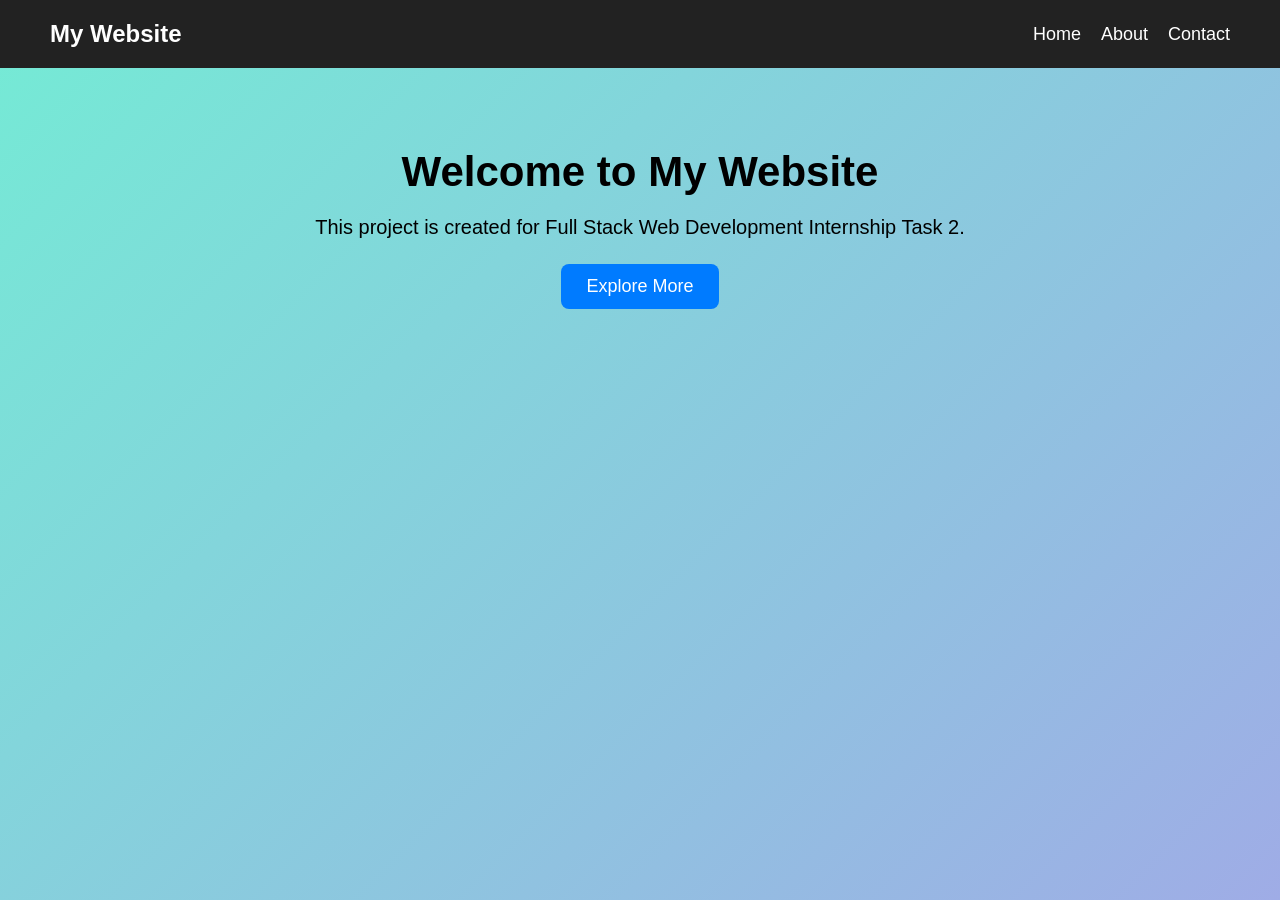
==== index.html @ 1a7425aa "Add files via upload" ====
<!DOCTYPE html>
<html lang="en">
<head>
<meta charset="UTF-8">
<meta name="viewport" content="width=device-width, initial-scale=1.0">
<title>Home</title>
<link rel="stylesheet" href="style.css">
</head>
<body>

<nav>
    <h2>My Website</h2>
    <ul>
        <li><a href="index.html">Home</a></li>
        <li><a href="about.html">About</a></li>
        <li><a href="contact.html">Contact</a></li>
    </ul>
</nav>

<section class="hero">
    <h1>Welcome to My Website</h1>
    <p>This project is created for Full Stack Web Development Internship Task 2.</p>
    <a href="about.html"><button>Explore More</button></a>
</section>

</body>
</html>
---- style.css ----
*{
margin:0;
padding:0;
box-sizing:border-box;
font-family:Arial,sans-serif;
}

body{
background:linear-gradient(135deg,#74ebd5,#9face6);
min-height:100vh;
}

nav{
display:flex;
justify-content:space-between;
align-items:center;
padding:20px 50px;
background:#222;
}

nav h2{
color:white;
}

nav ul{
display:flex;
list-style:none;
}

nav ul li{
margin-left:20px;
}

nav ul li a{
color:white;
text-decoration:none;
font-size:18px;
}

.hero,.about,.contact{
text-align:center;
padding:80px 20px;
}

.hero h1,
.about h1,
.contact h1{
font-size:42px;
margin-bottom:20px;
}

.hero p,
.about p{
font-size:20px;
margin-bottom:25px;
}

button{
padding:12px 25px;
border:none;
background:#007bff;
color:white;
font-size:18px;
border-radius:8px;
cursor:pointer;
}

button:hover{
background:#0056b3;
}

form{
width:350px;
margin:auto;
}

input,
textarea{
width:100%;
padding:12px;
margin:12px 0;
border:none;
border-radius:8px;
}

textarea{
height:120px;
resize:none;
}
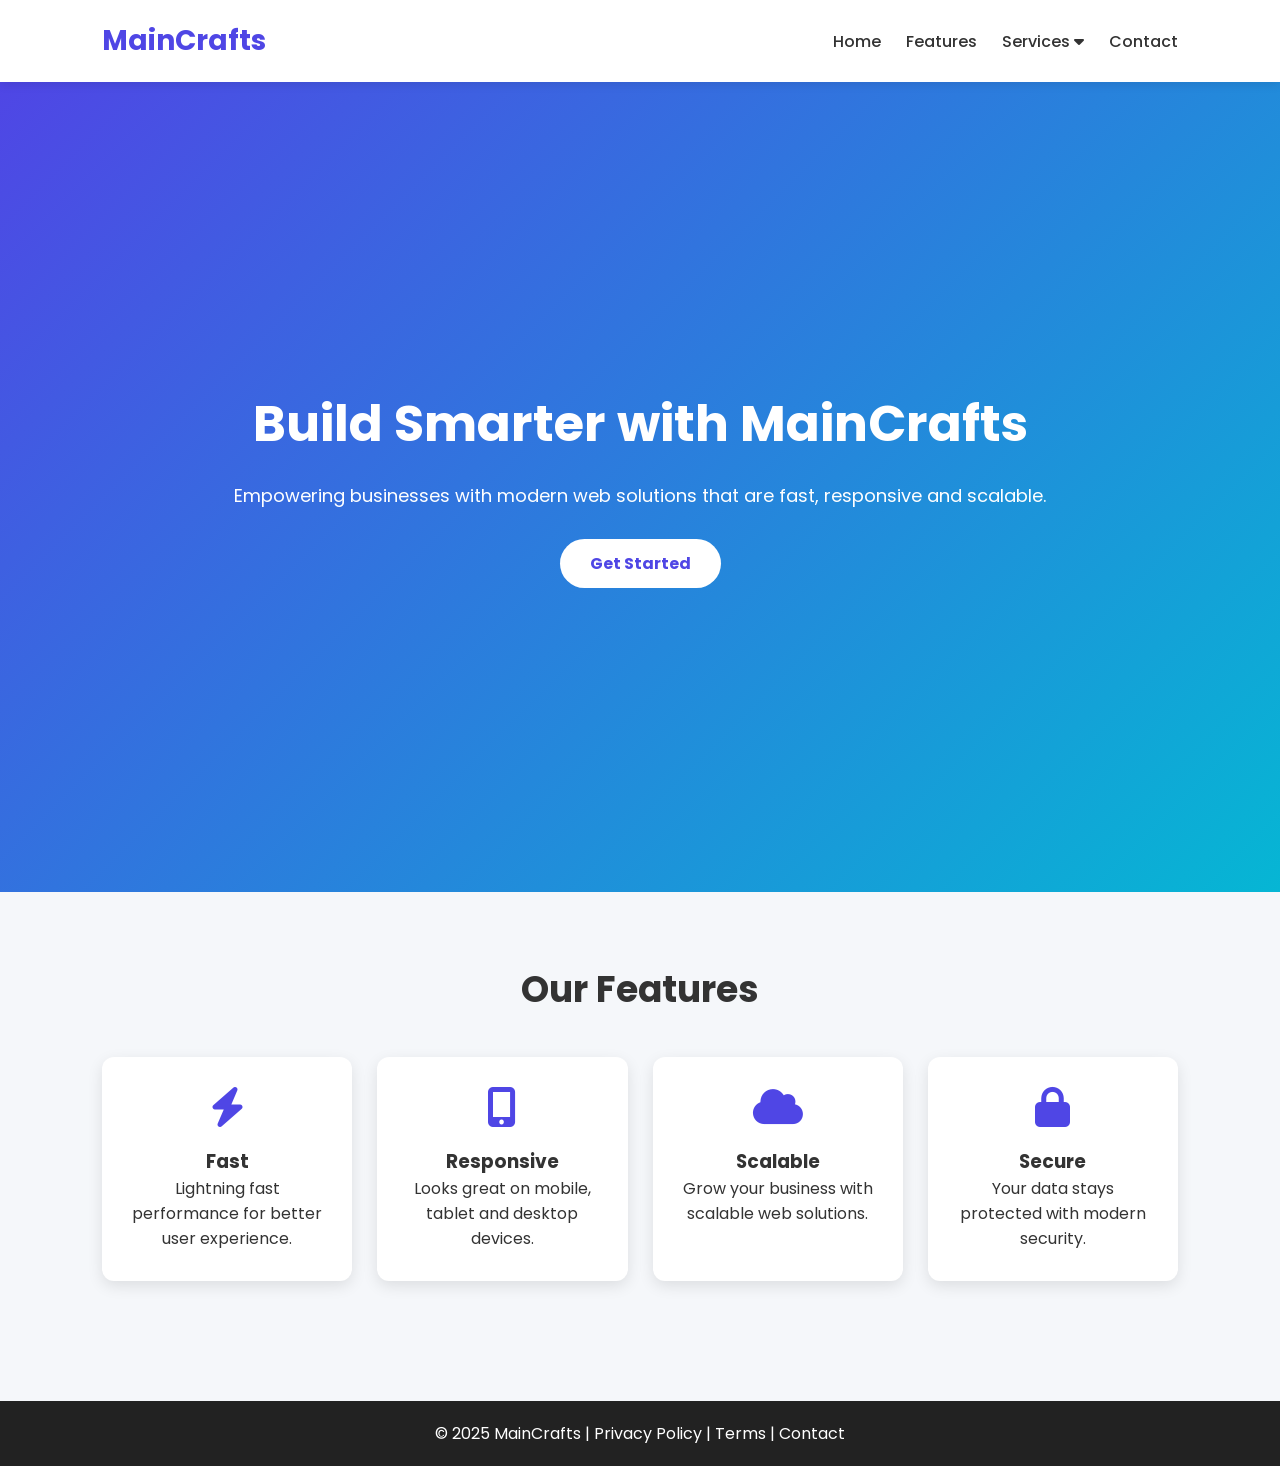
==== commit 0d59dc9e: "Add files via upload" ====
--- a/index.html
+++ b/index.html
@@ -3,25 +3,98 @@
 <head>
 <meta charset="UTF-8">
 <meta name="viewport" content="width=device-width, initial-scale=1.0">
-<title>Home</title>
+<title>MainCrafts Landing Page</title>
+
 <link rel="stylesheet" href="style.css">
+
+<link rel="preconnect" href="https://fonts.googleapis.com">
+<link rel="preconnect" href="https://fonts.gstatic.com" crossorigin>
+<link href="https://fonts.googleapis.com/css2?family=Poppins:wght@300;400;600;700&display=swap" rel="stylesheet">
+
+<link rel="stylesheet" href="https://cdnjs.cloudflare.com/ajax/libs/font-awesome/6.5.2/css/all.min.css">
 </head>
+
 <body>
 
+<header>
+<div class="logo">MainCrafts</div>
+
 <nav>
-    <h2>My Website</h2>
-    <ul>
-        <li><a href="index.html">Home</a></li>
-        <li><a href="about.html">About</a></li>
-        <li><a href="contact.html">Contact</a></li>
-    </ul>
+<ul>
+<li><a href="#">Home</a></li>
+<li><a href="#">Features</a></li>
+
+<li class="dropdown">
+<a href="#">Services <i class="fa-solid fa-caret-down"></i></a>
+
+<div class="dropdown-content">
+<a href="#">Web Development</a>
+<a href="#">App Development</a>
+<a href="#">UI/UX Design</a>
+</div>
+
+</li>
+
+<li><a href="#">Contact</a></li>
+
+</ul>
 </nav>
 
+</header>
+
 <section class="hero">
-    <h1>Welcome to My Website</h1>
-    <p>This project is created for Full Stack Web Development Internship Task 2.</p>
-    <a href="about.html"><button>Explore More</button></a>
+
+<div class="hero-text">
+
+<h1>Build Smarter with MainCrafts</h1>
+
+<p>Empowering businesses with modern web solutions that are fast, responsive and scalable.</p>
+
+<a href="#" class="btn">Get Started</a>
+
+</div>
+
 </section>
+
+<section class="features">
+
+<h2>Our Features</h2>
+
+<div class="cards">
+
+<div class="card">
+<i class="fas fa-bolt"></i>
+<h3>Fast</h3>
+<p>Lightning fast performance for better user experience.</p>
+</div>
+
+<div class="card">
+<i class="fas fa-mobile-alt"></i>
+<h3>Responsive</h3>
+<p>Looks great on mobile, tablet and desktop devices.</p>
+</div>
+
+<div class="card">
+<i class="fas fa-cloud"></i>
+<h3>Scalable</h3>
+<p>Grow your business with scalable web solutions.</p>
+</div>
+
+<div class="card">
+<i class="fas fa-lock"></i>
+<h3>Secure</h3>
+<p>Your data stays protected with modern security.</p>
+</div>
+
+</div>
+
+</section>
+
+<footer>
+
+<p>© 2025 MainCrafts | Privacy Policy | Terms | Contact</p>
+
+</footer>
 
 </body>
 </html>
--- a/style.css
+++ b/style.css
@@ -1,89 +1,171 @@
 *{
-margin:0;
-padding:0;
-box-sizing:border-box;
-font-family:Arial,sans-serif;
+    margin:0;
+    padding:0;
+    box-sizing:border-box;
+    font-family:'Poppins',sans-serif;
 }
 
 body{
-background:linear-gradient(135deg,#74ebd5,#9face6);
-min-height:100vh;
+    background:#f5f7fa;
+    color:#333;
 }
 
-nav{
-display:flex;
-justify-content:space-between;
-align-items:center;
-padding:20px 50px;
-background:#222;
+header{
+    display:flex;
+    justify-content:space-between;
+    align-items:center;
+    padding:20px 8%;
+    background:#fff;
+    box-shadow:0 2px 10px rgba(0,0,0,0.1);
+    position:sticky;
+    top:0;
 }
 
-nav h2{
-color:white;
+.logo{
+    font-size:28px;
+    font-weight:700;
+    color:#4f46e5;
 }
 
 nav ul{
-display:flex;
-list-style:none;
+    display:flex;
+    list-style:none;
 }
 
 nav ul li{
-margin-left:20px;
+    position:relative;
+    margin-left:25px;
 }
 
 nav ul li a{
-color:white;
-text-decoration:none;
-font-size:18px;
+    text-decoration:none;
+    color:#333;
+    font-weight:500;
+    transition:.3s;
 }
 
-.hero,.about,.contact{
-text-align:center;
-padding:80px 20px;
+nav ul li a:hover{
+    color:#4f46e5;
 }
 
-.hero h1,
-.about h1,
-.contact h1{
-font-size:42px;
-margin-bottom:20px;
+.dropdown-content{
+    display:none;
+    position:absolute;
+    top:35px;
+    background:#fff;
+    min-width:180px;
+    box-shadow:0 5px 15px rgba(0,0,0,.2);
 }
 
-.hero p,
-.about p{
-font-size:20px;
-margin-bottom:25px;
+.dropdown-content a{
+    display:block;
+    padding:12px;
 }
 
-button{
-padding:12px 25px;
-border:none;
-background:#007bff;
-color:white;
-font-size:18px;
-border-radius:8px;
-cursor:pointer;
+.dropdown:hover .dropdown-content{
+    display:block;
 }
 
-button:hover{
-background:#0056b3;
+.hero{
+    height:90vh;
+    display:flex;
+    justify-content:center;
+    align-items:center;
+    text-align:center;
+    color:white;
+    background:linear-gradient(135deg,#4f46e5,#06b6d4);
+    padding:20px;
 }
 
-form{
-width:350px;
-margin:auto;
+.hero h1{
+    font-size:50px;
+    margin-bottom:20px;
 }
 
-input,
-textarea{
-width:100%;
-padding:12px;
-margin:12px 0;
-border:none;
-border-radius:8px;
+.hero p{
+    font-size:18px;
+    margin-bottom:30px;
 }
 
-textarea{
-height:120px;
-resize:none;
+.btn{
+    display:inline-block;
+    background:white;
+    color:#4f46e5;
+    padding:12px 30px;
+    border-radius:30px;
+    text-decoration:none;
+    font-weight:bold;
+    transition:.3s;
+}
+
+.btn:hover{
+    background:#333;
+    color:#fff;
+}
+
+.features{
+    padding:70px 8%;
+    text-align:center;
+}
+
+.features h2{
+    font-size:36px;
+    margin-bottom:40px;
+}
+
+.cards{
+    display:grid;
+    grid-template-columns:repeat(auto-fit,minmax(220px,1fr));
+    gap:25px;
+}
+
+.card{
+    background:#fff;
+    padding:30px;
+    border-radius:12px;
+    box-shadow:0 5px 15px rgba(0,0,0,.1);
+    transition:.3s;
+}
+
+.card:hover{
+    transform:translateY(-10px);
+}
+
+.card i{
+    font-size:40px;
+    color:#4f46e5;
+    margin-bottom:20px;
+}
+
+footer{
+    background:#222;
+    color:#fff;
+    text-align:center;
+    padding:20px;
+    margin-top:50px;
+}
+
+@media(max-width:768px){
+
+header{
+    flex-direction:column;
+}
+
+nav ul{
+    flex-direction:column;
+    text-align:center;
+}
+
+nav ul li{
+    margin:10px 0;
+}
+
+.hero h1{
+    font-size:35px;
+}
+
+.hero p{
+    font-size:16px;
+}
+
 }
